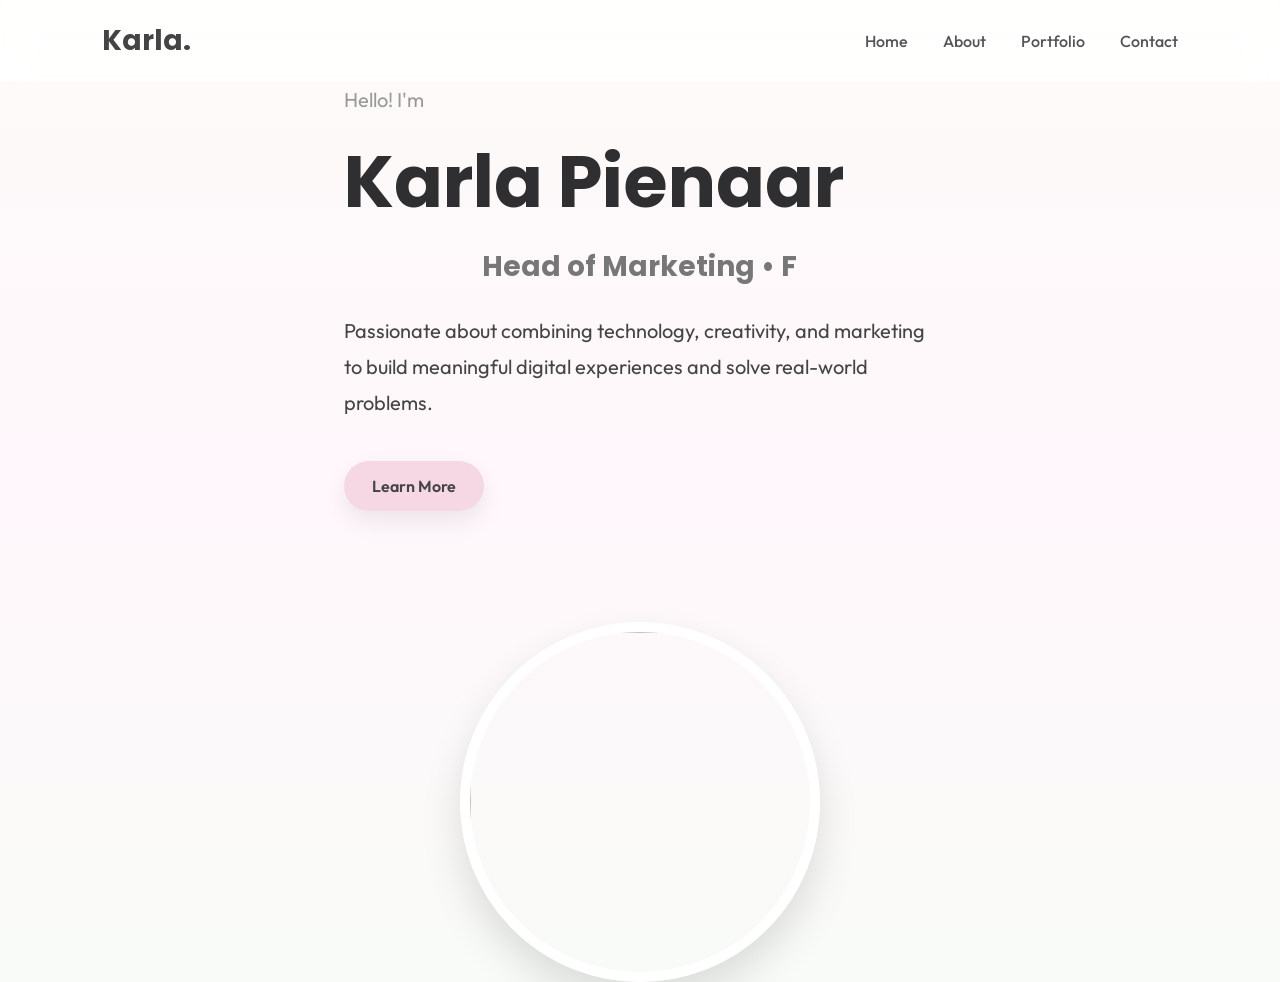
==== index.html @ e6f2c43e "Add files via upload Add portfolio website files" ====
<!DOCTYPE html>
<html lang="en">


<head>

    <meta charset="UTF-8">
    <meta name="viewport" content="width=device-width, initial-scale=1.0">
    <title>Karla Pienaar | Portfolio</title>

    <link rel="stylesheet" href="style.css">  
    <link rel="preconnect" href="https://fonts.googleapis.com">
<link rel="preconnect" href="https://fonts.gstatic.com" crossorigin>

<link href="https://fonts.googleapis.com/css2?family=Outfit:wght@300;400;500;600;700&family=Poppins:wght@500;600;700&display=swap" rel="stylesheet">


    </head>

    <body>

    <nav>

    <div class="logo">

Karla.

</div>

<ul>

<li><a href="index.html">Home</a></li>

<li><a href="aboutpage.html">About</a></li>

<li><a href="portfoliopage.html">Portfolio</a></li>

<li><a href="contactpage.html">Contact</a></li>

</ul>

</nav>

<section class="hero" id="home">

<div class="hero-text">

<p class="hello">

Hello! I'm

</p>

<h1>

Karla Pienaar

</h1>

<h2>

Client Relationship and Marketing Manager | Final-Year IT Student

</h2>

<p>

Passionate about combining technology, creativity, and marketing to build meaningful digital experiences and solve real-world problems.

</p>

<div class="buttons">

<a href="aboutpage.html">

Learn More

</a>

</div>

</div>

<div class="hero-image">

<img src="images/profile.jpg">

</div>

</section>

<script src="script.js"></script>

</body>

</html>
---- style.css ----
/* reset*/

*{
    margin:0;
    padding:0;
    box-sizing:border-box;
}

html{
    scroll-behavior:smooth;
}

body{

   font-family:'Outfit',sans-serif;
    background:linear-gradient(180deg,#FCFAF8,#FFF7FB,#F8FBF7);
    color:#444; 
}

/* navigation on the site */

nav{

    position:sticky;
    top:0;

    display:flex;
    justify-content:space-between;
    align-items:center;

    padding:20px 8%;

    background:rgba(255,255,255,.85);
    backdrop-filter:blur(15px);

    z-index:1000;

}

.logo{

    font-size:28px;

    font-weight:700;

    font-family:'Poppins',sans-serif;

}

nav ul{

    display:flex;

    gap:35px;

    list-style:none;

}

nav a{

    text-decoration:none;

    color:#555;

    font-weight:500;

    transition:.3s;

}

nav a:hover{

    color:#D88BA8;

}

/* hero banner */

.hero{

    min-height:100vh;

    display:flex;

    justify-content:space-between;

    align-items:center;

    padding:0 8%;

}

.hero-text{

    width:55%;

}

.hello{

    color:#999;

    font-size:20px;

    margin-bottom:10px;

}

.hero h1{

    font-size:72px;

    color:#2F2F32;

    font-family:'Poppins',sans-serif;

    margin-bottom:10px;

}

.hero h2{

    font-size:28px;

    color:#777;

    margin-bottom:25px;

}

.hero p{

    font-size:20px;

    line-height:1.8;

    max-width:620px;

}

/* buttons used */

.buttons{

    margin-top:40px;

    display:flex;

    gap:20px;

}

.buttons a{

    text-decoration:none;

    padding:15px 28px;

    border-radius:40px;

    background:#F6D8E5;

    color:#444;

    font-weight:600;

    transition:.3s;

    box-shadow:0 10px 25px rgba(0,0,0,.08);

}

.buttons a:hover{

    transform:translateY(-5px);

    background:#EFC5D8;

    box-shadow:0 15px 30px rgba(0,0,0,.12);

}

/* images */

.hero-image{

    width:40%;

    display:flex;

    justify-content:center;

}

.hero-image img{

    width:360px;

    height:360px;

    border-radius:50%;

    object-fit:cover;

    border:10px solid white;

    box-shadow:0 20px 40px rgba(0,0,0,.12);

}/* general */

section{

    min-height:100vh;
    padding:120px 8%;
    display:flex;
    flex-direction:column;
    justify-content:center;

}

section h2{

    text-align:center;

    font-size:42px;

    margin-bottom:60px;

    font-family:'Poppins',sans-serif;

}

/* cards */

.card{

    background:rgba(255,255,255,.8);

    backdrop-filter:blur(10px);

    padding:35px;

    border-radius:25px;

    box-shadow:0 15px 35px rgba(0,0,0,.08);

    max-width:900px;

    margin:auto;


}

/* my skills */

.skills-container{

    display:flex;

    justify-content:center;

    flex-wrap:wrap;

    gap:15px;

}

.skills-container span{

    background:#DDEEDB;

    padding:12px 24px;

    border-radius:40px;

    font-weight:500;

}

/*projects */

.project-grid{

    display:grid;

    grid-template-columns:repeat(auto-fit,minmax(250px,1fr));

    gap:25px;

}

.project-card{

    background:white;

    padding:30px;

    border-radius:20px;

    box-shadow:0 8px 20px rgba(0,0,0,.08);

    transition:.3s;

}

.project-card:hover{

    transform:translateY(-8px);

}
/* page layout, about */

.page{

    max-width:1000px;
    margin:auto;
    padding:140px 8% 80px;

}

.page h1{

    text-align:center;
    font-size:52px;
    margin-bottom:50px;
    font-family:'Poppins',sans-serif;

}

.page .card{

    margin-bottom:35px;

}

.page h3{

    margin-bottom:15px;
    font-size:24px;

}

.page p{

    line-height:1.8;

}

.page ul{

    margin-top:15px;
    margin-left:20px;

}

.page li{

    margin-bottom:10px;

}
/* portfolio page */

.page-intro{

    text-align:center;
    margin-bottom:50px;
    color:#666;

}

.portfolio-grid{

    display:grid;
    grid-template-columns:repeat(auto-fit,minmax(250px,1fr));
    gap:30px;

}

.portfolio-card{

    background:white;
    border-radius:20px;
    padding:40px;
    text-align:center;
    text-decoration:none;
    color:#444;

    box-shadow:0 10px 30px rgba(0,0,0,.08);

    transition:.3s;

}

.portfolio-card:hover{

    transform:translateY(-8px);

}

.portfolio-card h2{

    font-size:50px;
    margin-bottom:20px;

}

.portfolio-card h3{

    margin-bottom:15px;

}
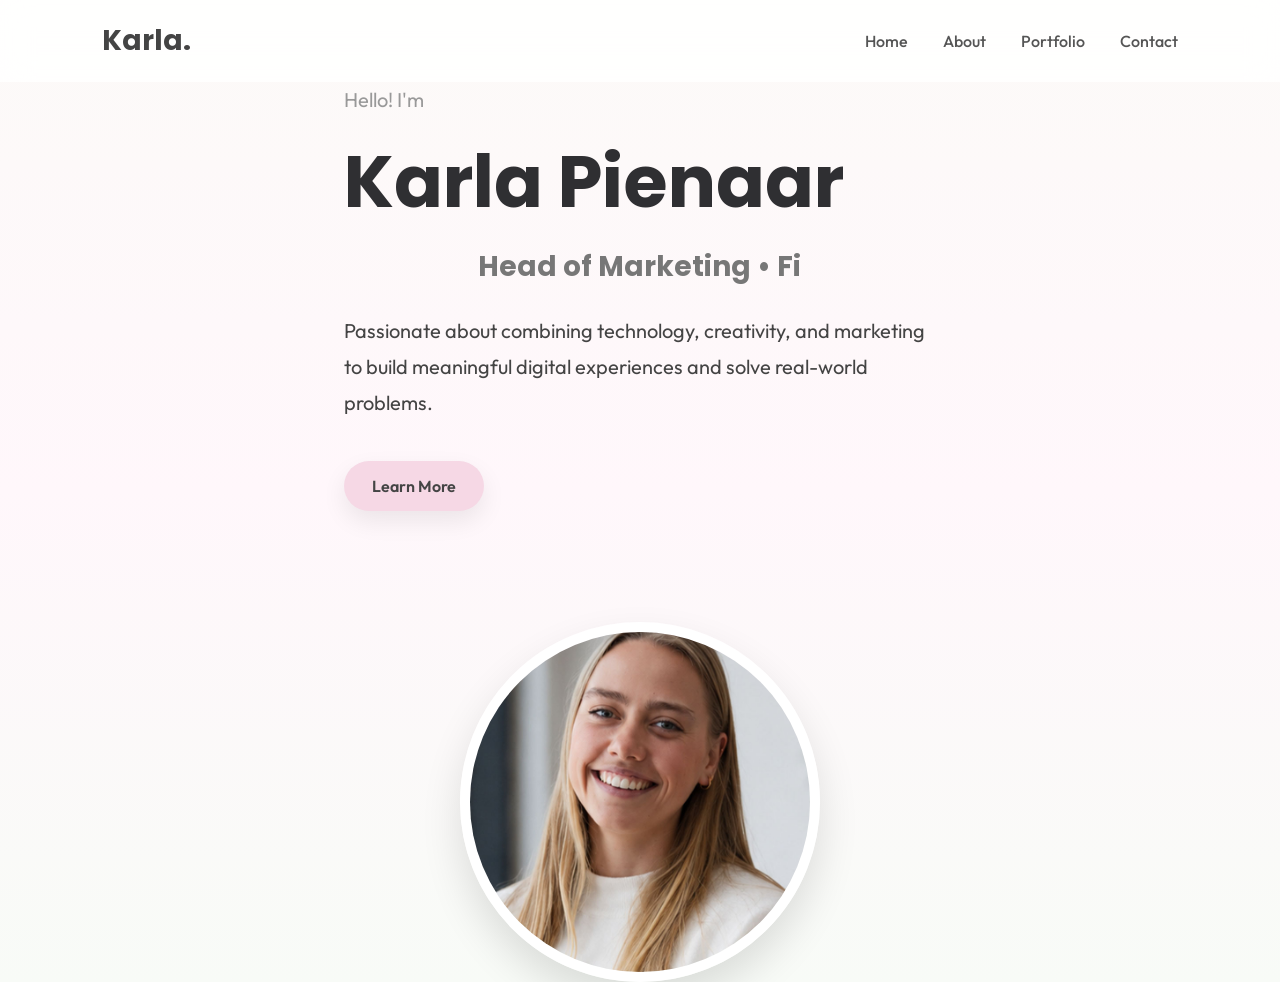
==== commit a1c4f5e3: "Update index.html" ====
--- a/index.html
+++ b/index.html
@@ -83,7 +83,7 @@
 
 <div class="hero-image">
 
-<img src="images/profile.jpg">
+<img src="profile.jpg" alt="Karla Pienaar">
 
 </div>
 
@@ -93,4 +93,4 @@
 
 </body>
 
-</html>+</html>
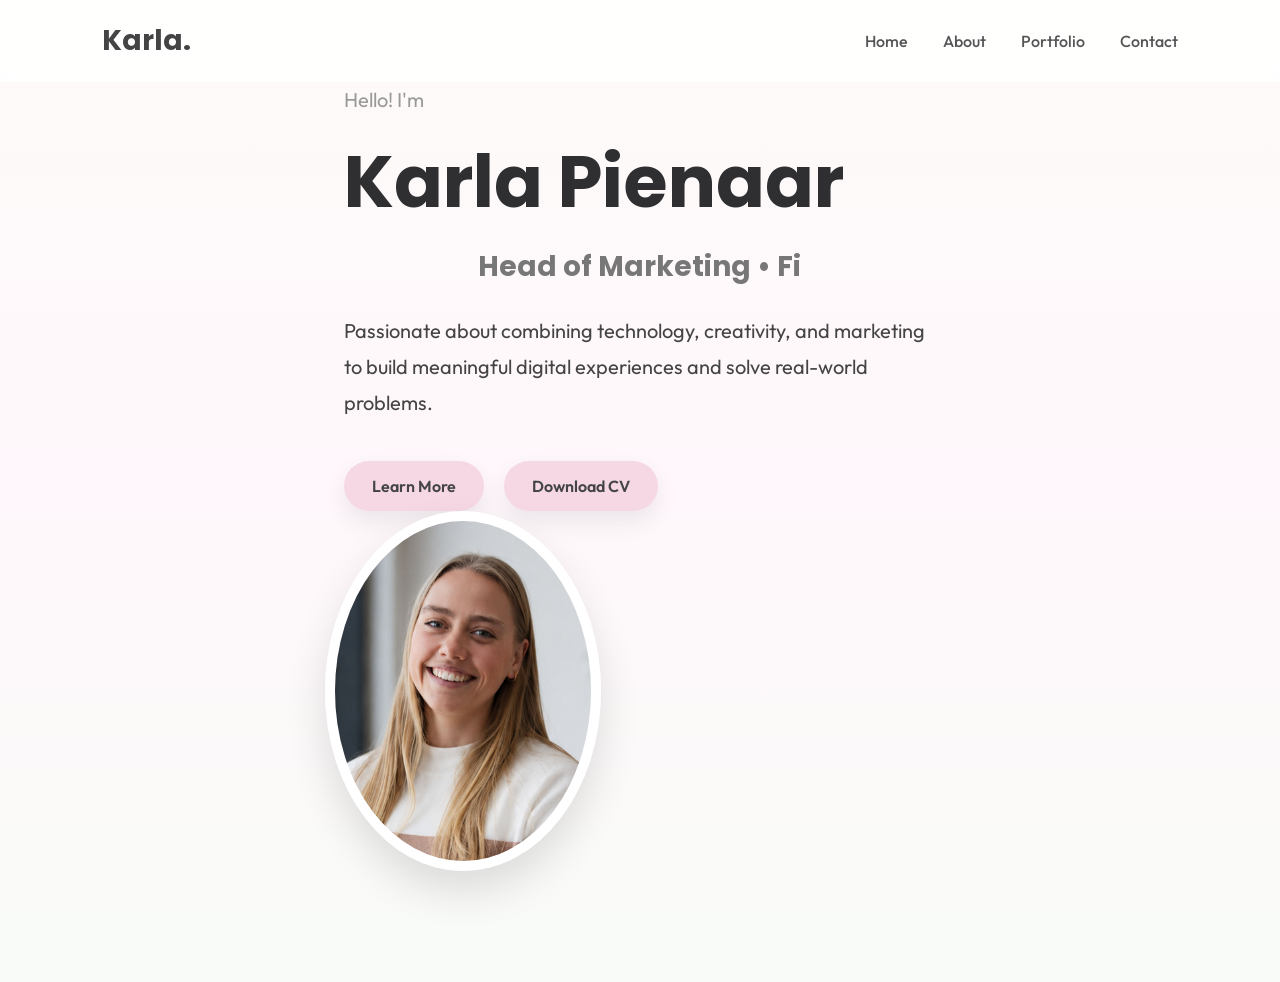
==== commit 6b2bb188: "Update index.html" ====
--- a/index.html
+++ b/index.html
@@ -72,12 +72,12 @@
 <div class="buttons">
 
 <a href="aboutpage.html">
-
 Learn More
-
 </a>
 
-</div>
+<a href="Karla_Pienaar_CV.pdf" target="_blank">
+Download CV
+</a>
 
 </div>
 
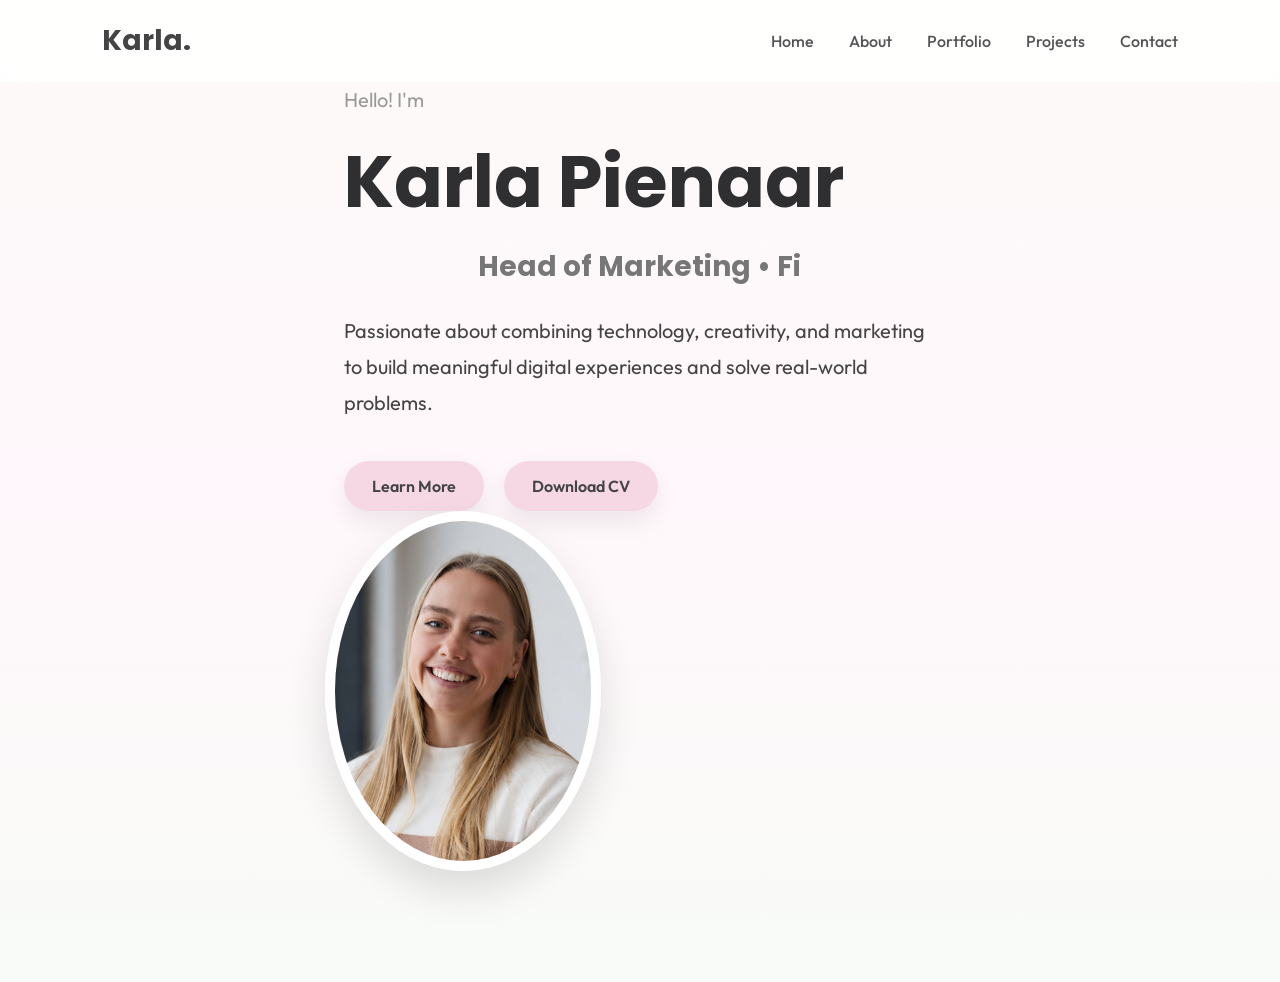
==== commit debb7a06: "Update index.html" ====
--- a/index.html
+++ b/index.html
@@ -34,6 +34,8 @@
 <li><a href="aboutpage.html">About</a></li>
 
 <li><a href="portfoliopage.html">Portfolio</a></li>
+
+<li><a href="projectspage.html">Projects</a></li>
 
 <li><a href="contactpage.html">Contact</a></li>
 
--- a/style.css
+++ b/style.css
@@ -409,4 +409,9 @@
 
     margin-bottom:15px;
 
-}+}
+
+<footer>
+    <p>© 2026 Karla Pienaar • Designed & Developed by Karla Pienaar</p>
+</footer>
+
